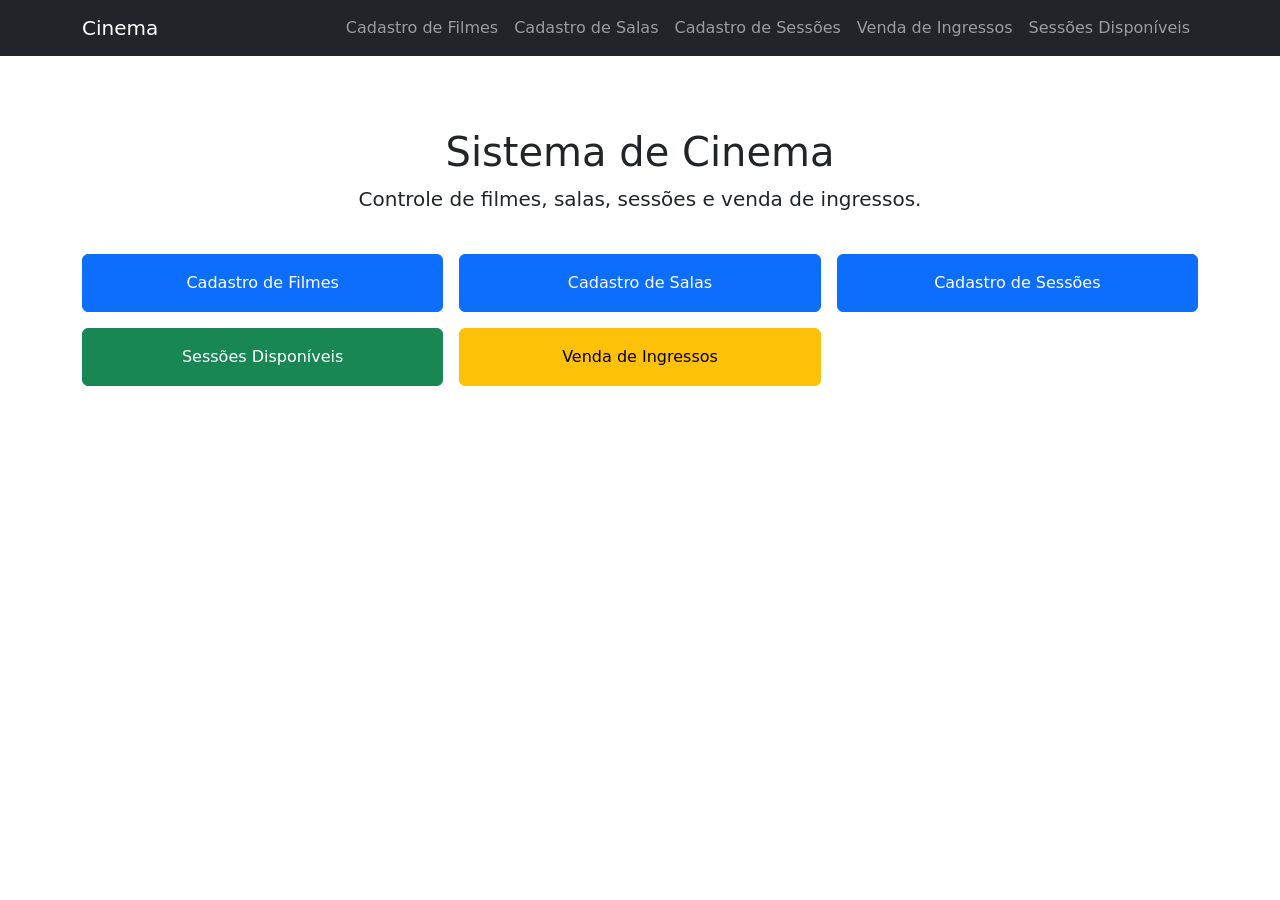
==== index.html @ b14edf1c "Adicionar index.html" ====
<!DOCTYPE html>
<html lang="pt-BR">
<head>
  <meta charset="UTF-8">
  <meta name="viewport" content="width=device-width, initial-scale=1.0">
  <title>Cinema - Início</title>
  
<link href="https://cdn.jsdelivr.net/npm/bootstrap@5.3.3/dist/css/bootstrap.min.css" rel="stylesheet">
<script src="https://cdn.jsdelivr.net/npm/bootstrap@5.3.3/dist/js/bootstrap.bundle.min.js"></script>

  <link rel="stylesheet" href="style.css">
</head>
<body>
  
<nav class="navbar navbar-expand-lg navbar-dark bg-dark mb-4">
  <div class="container">
    <a class="navbar-brand" href="index.html">Cinema</a>
    <button class="navbar-toggler" type="button" data-bs-toggle="collapse" data-bs-target="#menu">
      <span class="navbar-toggler-icon"></span>
    </button>
    <div class="collapse navbar-collapse" id="menu">
      <ul class="navbar-nav ms-auto">
        <li class="nav-item"><a class="nav-link" href="cadastro-filmes.html">Cadastro de Filmes</a></li>
        <li class="nav-item"><a class="nav-link" href="cadastro-salas.html">Cadastro de Salas</a></li>
        <li class="nav-item"><a class="nav-link" href="cadastro-sessoes.html">Cadastro de Sessões</a></li>
        <li class="nav-item"><a class="nav-link" href="venda-ingressos.html">Venda de Ingressos</a></li>
        <li class="nav-item"><a class="nav-link" href="sessoes.html">Sessões Disponíveis</a></li>
      </ul>
    </div>
  </div>
</nav>

  <main class="container pb-5">
    
<div class="text-center py-5">
  <h1>Sistema de Cinema</h1>
  <p class="lead">Controle de filmes, salas, sessões e venda de ingressos.</p>
  <div class="row g-3 mt-4">
    <div class="col-md-6 col-lg-4"><a class="btn btn-primary w-100 p-3" href="cadastro-filmes.html">Cadastro de Filmes</a></div>
    <div class="col-md-6 col-lg-4"><a class="btn btn-primary w-100 p-3" href="cadastro-salas.html">Cadastro de Salas</a></div>
    <div class="col-md-6 col-lg-4"><a class="btn btn-primary w-100 p-3" href="cadastro-sessoes.html">Cadastro de Sessões</a></div>
    <div class="col-md-6 col-lg-4"><a class="btn btn-success w-100 p-3" href="sessoes.html">Sessões Disponíveis</a></div>
    <div class="col-md-6 col-lg-4"><a class="btn btn-warning w-100 p-3" href="venda-ingressos.html">Venda de Ingressos</a></div>
  </div>
</div>

  </main>
  <script src="script.js"></script>
  
</body>
</html>
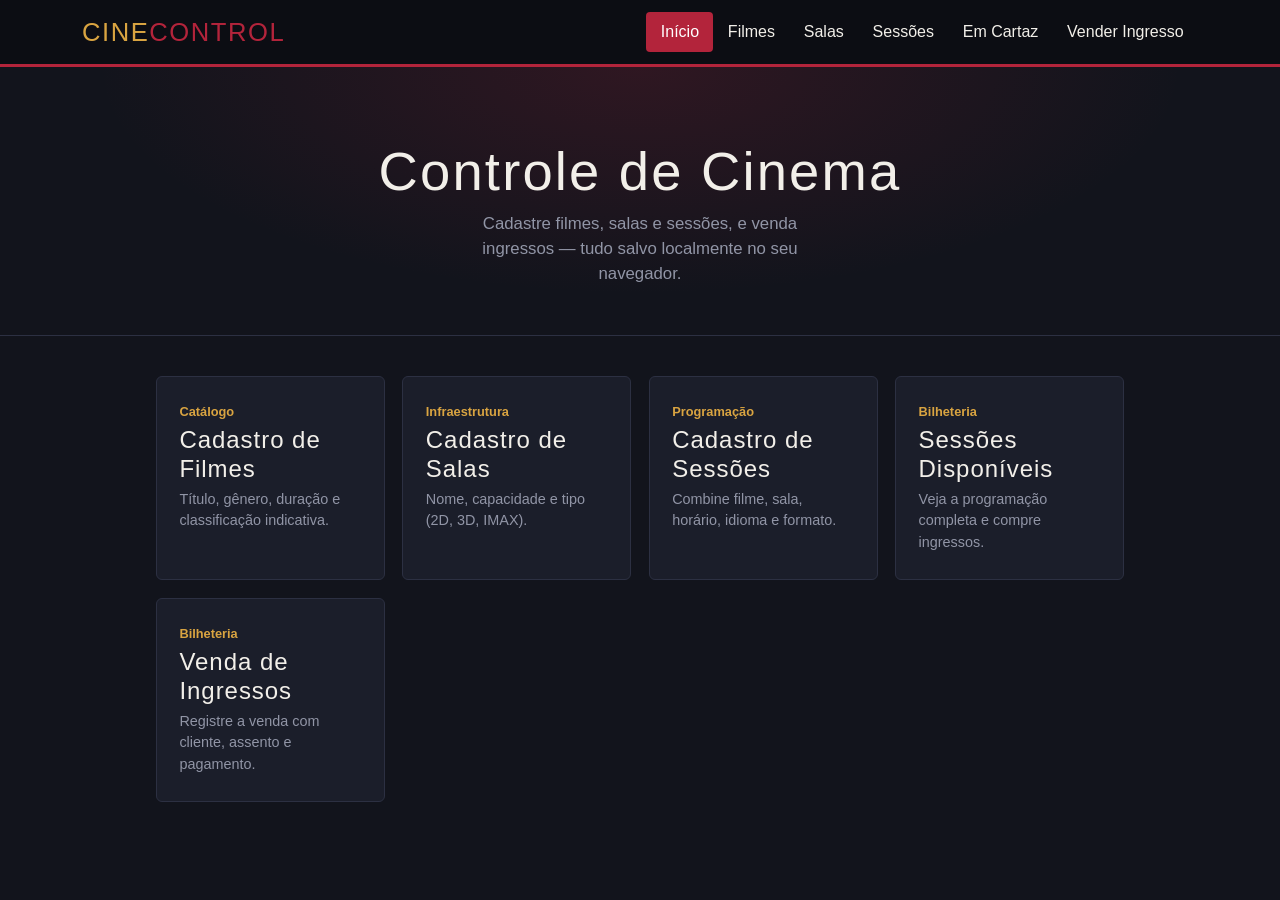
==== commit 1282132d: "Atualiza index.html" ====
--- a/index.html
+++ b/index.html
@@ -1,51 +1,65 @@
 <!DOCTYPE html>
 <html lang="pt-BR">
 <head>
-  <meta charset="UTF-8">
-  <meta name="viewport" content="width=device-width, initial-scale=1.0">
-  <title>Cinema - Início</title>
-  
+<meta charset="UTF-8">
+<meta name="viewport" content="width=device-width, initial-scale=1.0">
+<title>Controle de Cinema</title>
 <link href="https://cdn.jsdelivr.net/npm/bootstrap@5.3.3/dist/css/bootstrap.min.css" rel="stylesheet">
-<script src="https://cdn.jsdelivr.net/npm/bootstrap@5.3.3/dist/js/bootstrap.bundle.min.js"></script>
-
-  <link rel="stylesheet" href="style.css">
+<link href="style.css" rel="stylesheet">
 </head>
 <body>
-  
-<nav class="navbar navbar-expand-lg navbar-dark bg-dark mb-4">
-  <div class="container">
-    <a class="navbar-brand" href="index.html">Cinema</a>
-    <button class="navbar-toggler" type="button" data-bs-toggle="collapse" data-bs-target="#menu">
-      <span class="navbar-toggler-icon"></span>
-    </button>
-    <div class="collapse navbar-collapse" id="menu">
-      <ul class="navbar-nav ms-auto">
-        <li class="nav-item"><a class="nav-link" href="cadastro-filmes.html">Cadastro de Filmes</a></li>
-        <li class="nav-item"><a class="nav-link" href="cadastro-salas.html">Cadastro de Salas</a></li>
-        <li class="nav-item"><a class="nav-link" href="cadastro-sessoes.html">Cadastro de Sessões</a></li>
-        <li class="nav-item"><a class="nav-link" href="venda-ingressos.html">Venda de Ingressos</a></li>
-        <li class="nav-item"><a class="nav-link" href="sessoes.html">Sessões Disponíveis</a></li>
-      </ul>
-    </div>
-  </div>
+<nav class="navbar navbar-expand-lg navbar-cinema">
+<div class="container">
+<a class="navbar-brand" href="index.html">CINE<span style="color:#b3243b">CONTROL</span></a>
+<button class="navbar-toggler" data-bs-target="#navMenu" data-bs-toggle="collapse" type="button">
+<span class="navbar-toggler-icon"></span>
+</button>
+<div class="collapse navbar-collapse" id="navMenu">
+<ul class="navbar-nav ms-auto" id="navLinks">
+<li class="nav-item"><a class="nav-link active" data-view="home" href="index.html">Início</a></li>
+<li class="nav-item"><a class="nav-link" data-view="filmes" href="cadastro-filmes.html">Filmes</a></li>
+<li class="nav-item"><a class="nav-link" data-view="salas" href="cadastro-salas.html">Salas</a></li>
+<li class="nav-item"><a class="nav-link" data-view="cadastro-sessoes" href="cadastro-sessoes.html">Sessões</a></li>
+<li class="nav-item"><a class="nav-link" data-view="sessoes" href="sessoes.html">Em Cartaz</a></li>
+<li class="nav-item"><a class="nav-link" data-view="ingressos" href="venda-ingressos.html">Vender Ingresso</a></li>
+</ul>
+</div>
+</div>
 </nav>
-
-  <main class="container pb-5">
-    
-<div class="text-center py-5">
-  <h1>Sistema de Cinema</h1>
-  <p class="lead">Controle de filmes, salas, sessões e venda de ingressos.</p>
-  <div class="row g-3 mt-4">
-    <div class="col-md-6 col-lg-4"><a class="btn btn-primary w-100 p-3" href="cadastro-filmes.html">Cadastro de Filmes</a></div>
-    <div class="col-md-6 col-lg-4"><a class="btn btn-primary w-100 p-3" href="cadastro-salas.html">Cadastro de Salas</a></div>
-    <div class="col-md-6 col-lg-4"><a class="btn btn-primary w-100 p-3" href="cadastro-sessoes.html">Cadastro de Sessões</a></div>
-    <div class="col-md-6 col-lg-4"><a class="btn btn-success w-100 p-3" href="sessoes.html">Sessões Disponíveis</a></div>
-    <div class="col-md-6 col-lg-4"><a class="btn btn-warning w-100 p-3" href="venda-ingressos.html">Venda de Ingressos</a></div>
-  </div>
-</div>
-
-  </main>
-  <script src="script.js"></script>
-  
+<section class="view active" id="view-home">
+<header class="hero">
+<h1>Controle de Cinema</h1>
+<p>Cadastre filmes, salas e sessões, e venda ingressos — tudo salvo localmente no seu navegador.</p>
+</header>
+<main class="menu-grid">
+<a class="menu-card" href="cadastro-filmes.html">
+<span class="eyebrow">Catálogo</span>
+<h3>Cadastro de Filmes</h3>
+<p>Título, gênero, duração e classificação indicativa.</p>
+</a>
+<a class="menu-card" href="cadastro-salas.html">
+<span class="eyebrow">Infraestrutura</span>
+<h3>Cadastro de Salas</h3>
+<p>Nome, capacidade e tipo (2D, 3D, IMAX).</p>
+</a>
+<a class="menu-card" href="cadastro-sessoes.html">
+<span class="eyebrow">Programação</span>
+<h3>Cadastro de Sessões</h3>
+<p>Combine filme, sala, horário, idioma e formato.</p>
+</a>
+<a class="menu-card" href="sessoes.html">
+<span class="eyebrow">Bilheteria</span>
+<h3>Sessões Disponíveis</h3>
+<p>Veja a programação completa e compre ingressos.</p>
+</a>
+<a class="menu-card" href="venda-ingressos.html">
+<span class="eyebrow">Bilheteria</span>
+<h3>Venda de Ingressos</h3>
+<p>Registre a venda com cliente, assento e pagamento.</p>
+</a>
+</main>
+</section>
+<script src="https://cdn.jsdelivr.net/npm/bootstrap@5.3.3/dist/js/bootstrap.bundle.min.js"></script>
+<script src="script.js"></script>
 </body>
 </html>
--- a/style.css
+++ b/style.css
@@ -0,0 +1,142 @@
+@import url('https://fonts.googleapis.com/css2?family=Bebas+Neue&family=Archivo:wght@400;500;600;700&display=swap');
+
+:root {
+  --bg: #12141c;
+  --panel: #1b1e2a;
+  --panel-2: #232738;
+  --crimson: #b3243b;
+  --gold: #d9a441;
+  --cream: #f2efe9;
+  --muted: #9195a6;
+  --border: #2c3042;
+}
+* { box-sizing: border-box; }
+body { background-color: var(--bg); color: var(--cream); font-family: 'Archivo', sans-serif; min-height: 100vh; }
+h1, h2, h3 { font-family: 'Bebas Neue', 'Archivo', sans-serif; letter-spacing: 0.04em; color: var(--cream); }
+
+.navbar-cinema { background-color: #0c0d13; border-bottom: 3px solid var(--crimson); }
+.navbar-cinema .navbar-brand { font-family: 'Bebas Neue', sans-serif; font-size: 1.6rem; color: var(--gold) !important; letter-spacing: 0.06em; }
+.navbar-cinema .nav-link { color: var(--cream) !important; font-weight: 500; padding: 0.5rem 0.9rem !important; border-radius: 4px; transition: background-color 0.15s ease; cursor: pointer; }
+.navbar-cinema .nav-link:hover, .navbar-cinema .nav-link.active { background-color: var(--crimson); color: #fff !important; }
+
+.hero { padding: 4.5rem 1rem 3rem; text-align: center; border-bottom: 1px solid var(--border);
+  background: radial-gradient(ellipse at top, rgba(179,36,59,0.18), transparent 60%), var(--bg); }
+.hero h1 { font-size: 3.4rem; margin-bottom: 0.4rem; }
+.hero p { color: var(--muted); font-size: 1.05rem; max-width: 40ch; margin: 0 auto; }
+
+.menu-grid { display: grid; grid-template-columns: repeat(auto-fit, minmax(220px, 1fr)); gap: 1.1rem; max-width: 1000px; margin: 2.5rem auto; padding: 0 1rem; }
+.menu-card { background-color: var(--panel); border: 1px solid var(--border); border-radius: 6px; padding: 1.6rem 1.4rem; text-decoration: none; color: var(--cream); display: block; transition: border-color 0.15s ease, transform 0.15s ease; cursor: pointer; }
+.menu-card:hover { border-color: var(--gold); transform: translateY(-3px); color: var(--cream); }
+.menu-card .eyebrow { color: var(--gold); font-size: 0.8rem; font-weight: 600; margin-bottom: 0.3rem; display: block; }
+.menu-card h3 { font-size: 1.5rem; margin-bottom: 0.3rem; }
+.menu-card p { color: var(--muted); font-size: 0.9rem; margin: 0; }
+
+.page-container { max-width: 640px; margin: 2.5rem auto; padding: 0 1rem 3rem; }
+.page-container.wide { max-width: 820px; }
+.page-title { font-size: 2.2rem; margin-bottom: 0.2rem; }
+.page-subtitle { color: var(--muted); margin-bottom: 1.8rem; }
+.form-panel { background-color: var(--panel); border: 1px solid var(--border); border-radius: 6px; padding: 1.8rem; }
+.form-label { color: var(--cream); font-weight: 500; font-size: 0.9rem; }
+.form-control, .form-select { background-color: var(--panel-2); border: 1px solid var(--border); color: var(--cream); }
+.form-control:focus, .form-select:focus { background-color: var(--panel-2); color: var(--cream); border-color: var(--gold); box-shadow: 0 0 0 0.2rem rgba(217,164,65,0.25); }
+.form-control::placeholder { color: var(--muted); }
+
+.btn-crimson { background-color: var(--crimson); border-color: var(--crimson); color: #fff; font-weight: 600; padding: 0.55rem 1.4rem; }
+.btn-crimson:hover { background-color: #931d31; border-color: #931d31; color: #fff; }
+
+.status-msg { margin-top: 1rem; font-size: 0.9rem; }
+
+.session-card { background-color: var(--panel); border: 1px solid var(--border); border-radius: 6px; padding: 1.2rem 1.4rem; margin-bottom: 0.9rem; display: flex; justify-content: space-between; align-items: center; flex-wrap: wrap; gap: 1rem; }
+.session-card .session-title { font-family: 'Bebas Neue', sans-serif; font-size: 1.4rem; color: var(--cream); letter-spacing: 0.02em; }
+.session-card .session-meta { color: var(--muted); font-size: 0.88rem; }
+.session-card .session-price { color: var(--gold); font-weight: 700; font-size: 1.1rem; }
+
+.empty-state { color: var(--muted); text-align: center; padding: 2.5rem 1rem; border: 1px dashed var(--border); border-radius: 6px; }
+
+table.table-cinema { color: var(--cream); }
+table.table-cinema th { color: var(--gold); border-color: var(--border); font-weight: 600; font-size: 0.85rem; }
+table.table-cinema td { border-color: var(--border); vertical-align: middle; }
+
+.view { display: none; }
+.view.active { display: block; }
+
+.seat-legend { display: flex; flex-wrap: wrap; gap: 1rem; margin-bottom: 1rem; font-size: 0.82rem; color: var(--muted); }
+.seat-legend-item { display: flex; align-items: center; gap: 0.4rem; }
+.seat-swatch { width: 14px; height: 14px; border-radius: 3px; display: inline-block; }
+.seat-normal { background-color: var(--panel-2); border: 1px solid var(--border); }
+.seat-cadeirante { background-color: #2f6f7a; }
+.seat-vip { background-color: var(--gold); }
+.seat-ocupado { background-color: #3a3d4a; opacity: 0.6; }
+
+.screen-bar {
+  text-align: center;
+  color: var(--muted);
+  font-size: 0.7rem;
+  letter-spacing: 0.3em;
+  background: linear-gradient(to bottom, rgba(217,164,65,0.25), transparent);
+  border-bottom: 2px solid var(--gold);
+  padding: 0.4rem 0 0.9rem;
+  margin-bottom: 1rem;
+  border-radius: 50% 50% 0 0 / 100% 100% 0 0;
+}
+
+.seat-map {
+  display: flex;
+  flex-direction: column;
+  align-items: center;
+  gap: 6px;
+  overflow-x: auto;
+  padding-bottom: 0.5rem;
+}
+
+.seat-row { display: flex; gap: 6px; align-items: center; }
+.seat-row-label { width: 18px; font-size: 0.75rem; color: var(--muted); text-align: right; margin-right: 4px; }
+
+.seat-btn {
+  width: 26px;
+  height: 26px;
+  border-radius: 4px;
+  border: 1px solid var(--border);
+  background-color: var(--panel-2);
+  color: var(--muted);
+  font-size: 0.6rem;
+  padding: 0;
+  cursor: pointer;
+  transition: transform 0.1s ease;
+}
+.seat-btn:hover:not(:disabled) { transform: scale(1.15); }
+.seat-btn.tipo-cadeirante { background-color: #2f6f7a; color: #eafbff; border-color: #2f6f7a; }
+.seat-btn.tipo-vip { background-color: var(--gold); color: #1b1e2a; border-color: var(--gold); }
+.seat-btn.selecionado { outline: 3px solid #fff; outline-offset: 1px; }
+.seat-btn:disabled { background-color: #3a3d4a; color: #55586a; border-color: #3a3d4a; cursor: not-allowed; opacity: 0.6; }
+
+.resumo-chip {
+  display: inline-flex;
+  align-items: center;
+  gap: 0.5rem;
+  background-color: var(--panel-2);
+  border: 1px solid var(--border);
+  border-radius: 20px;
+  padding: 0.3rem 0.5rem 0.3rem 0.8rem;
+  font-size: 0.85rem;
+  margin: 0 0.4rem 0.4rem 0;
+}
+.resumo-chip button {
+  background: none;
+  border: none;
+  color: var(--muted);
+  font-size: 0.9rem;
+  line-height: 1;
+  cursor: pointer;
+  padding: 0.1rem 0.3rem;
+}
+.resumo-chip button:hover { color: var(--crimson); }
+.resumo-total {
+  border-top: 1px solid var(--border);
+  margin-top: 0.6rem;
+  padding-top: 0.6rem;
+  display: flex;
+  justify-content: space-between;
+  font-size: 1.05rem;
+}
+.resumo-total strong { color: var(--gold); }
